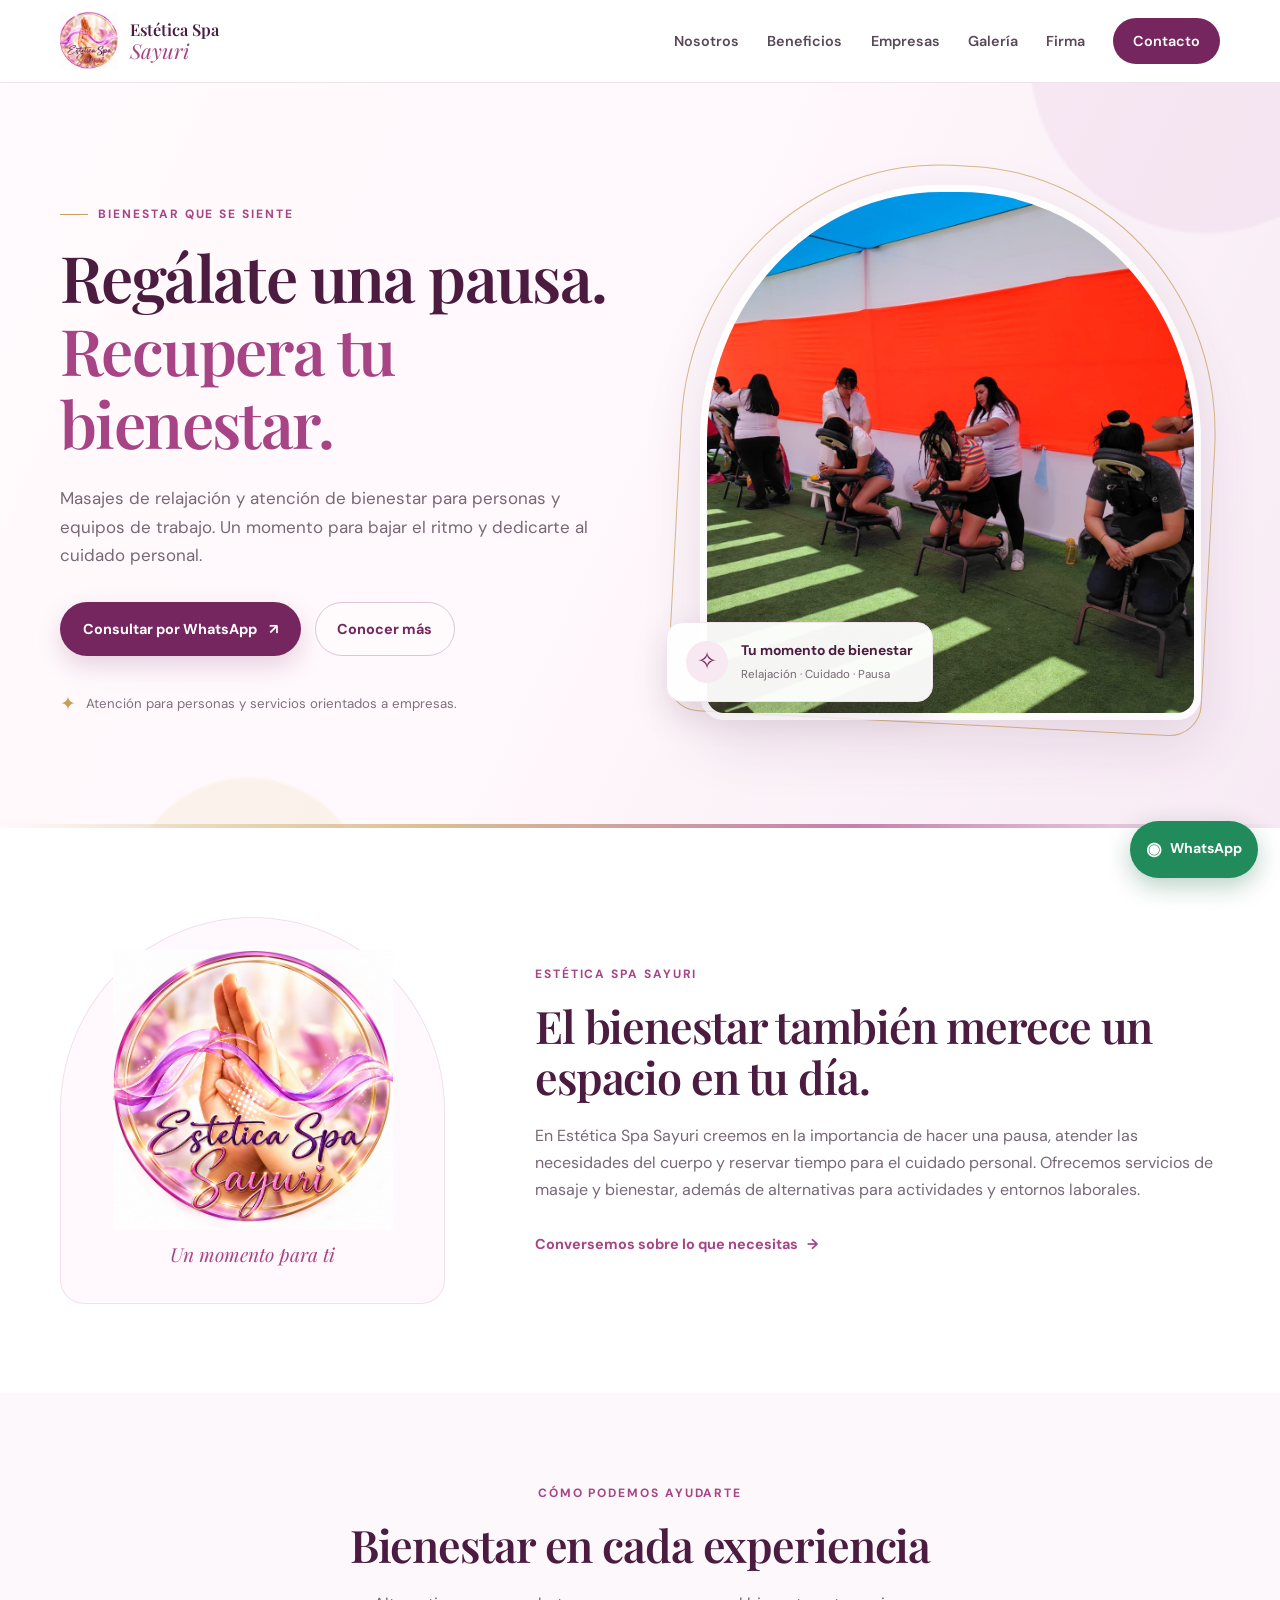
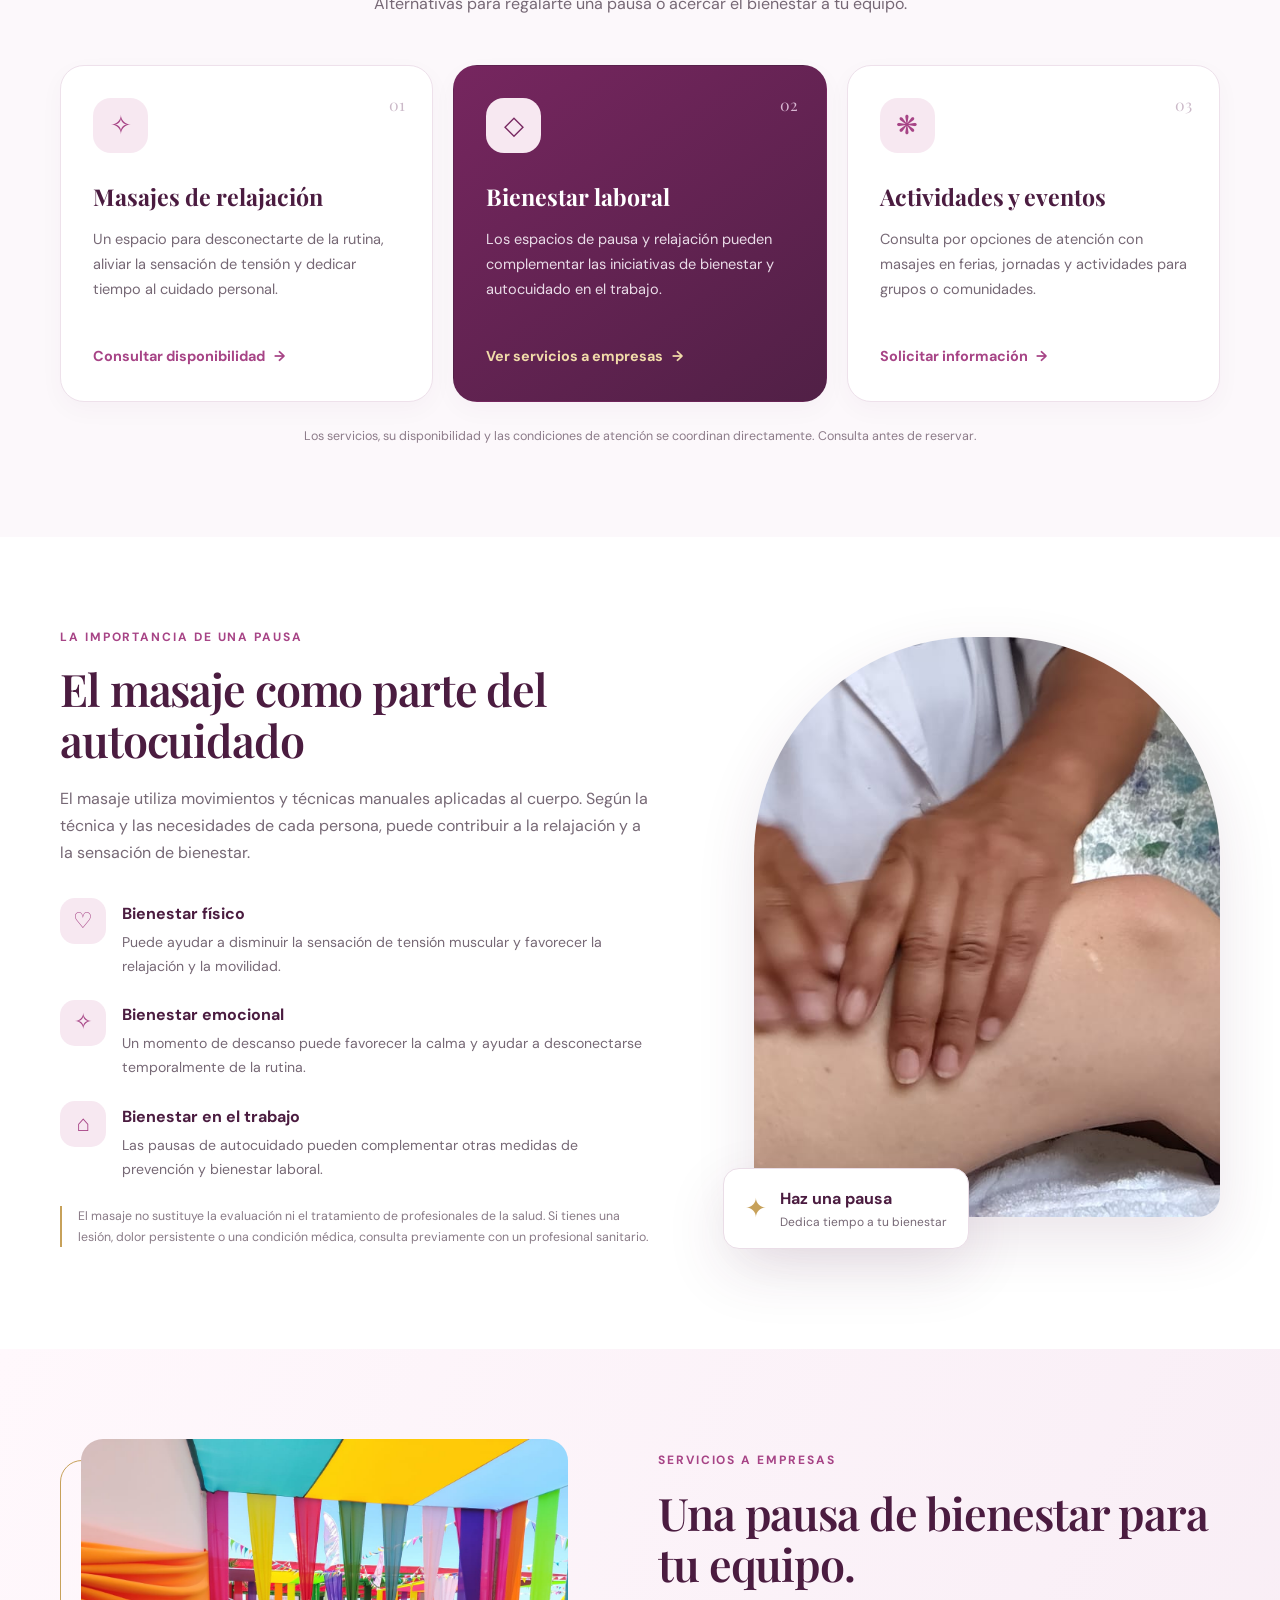
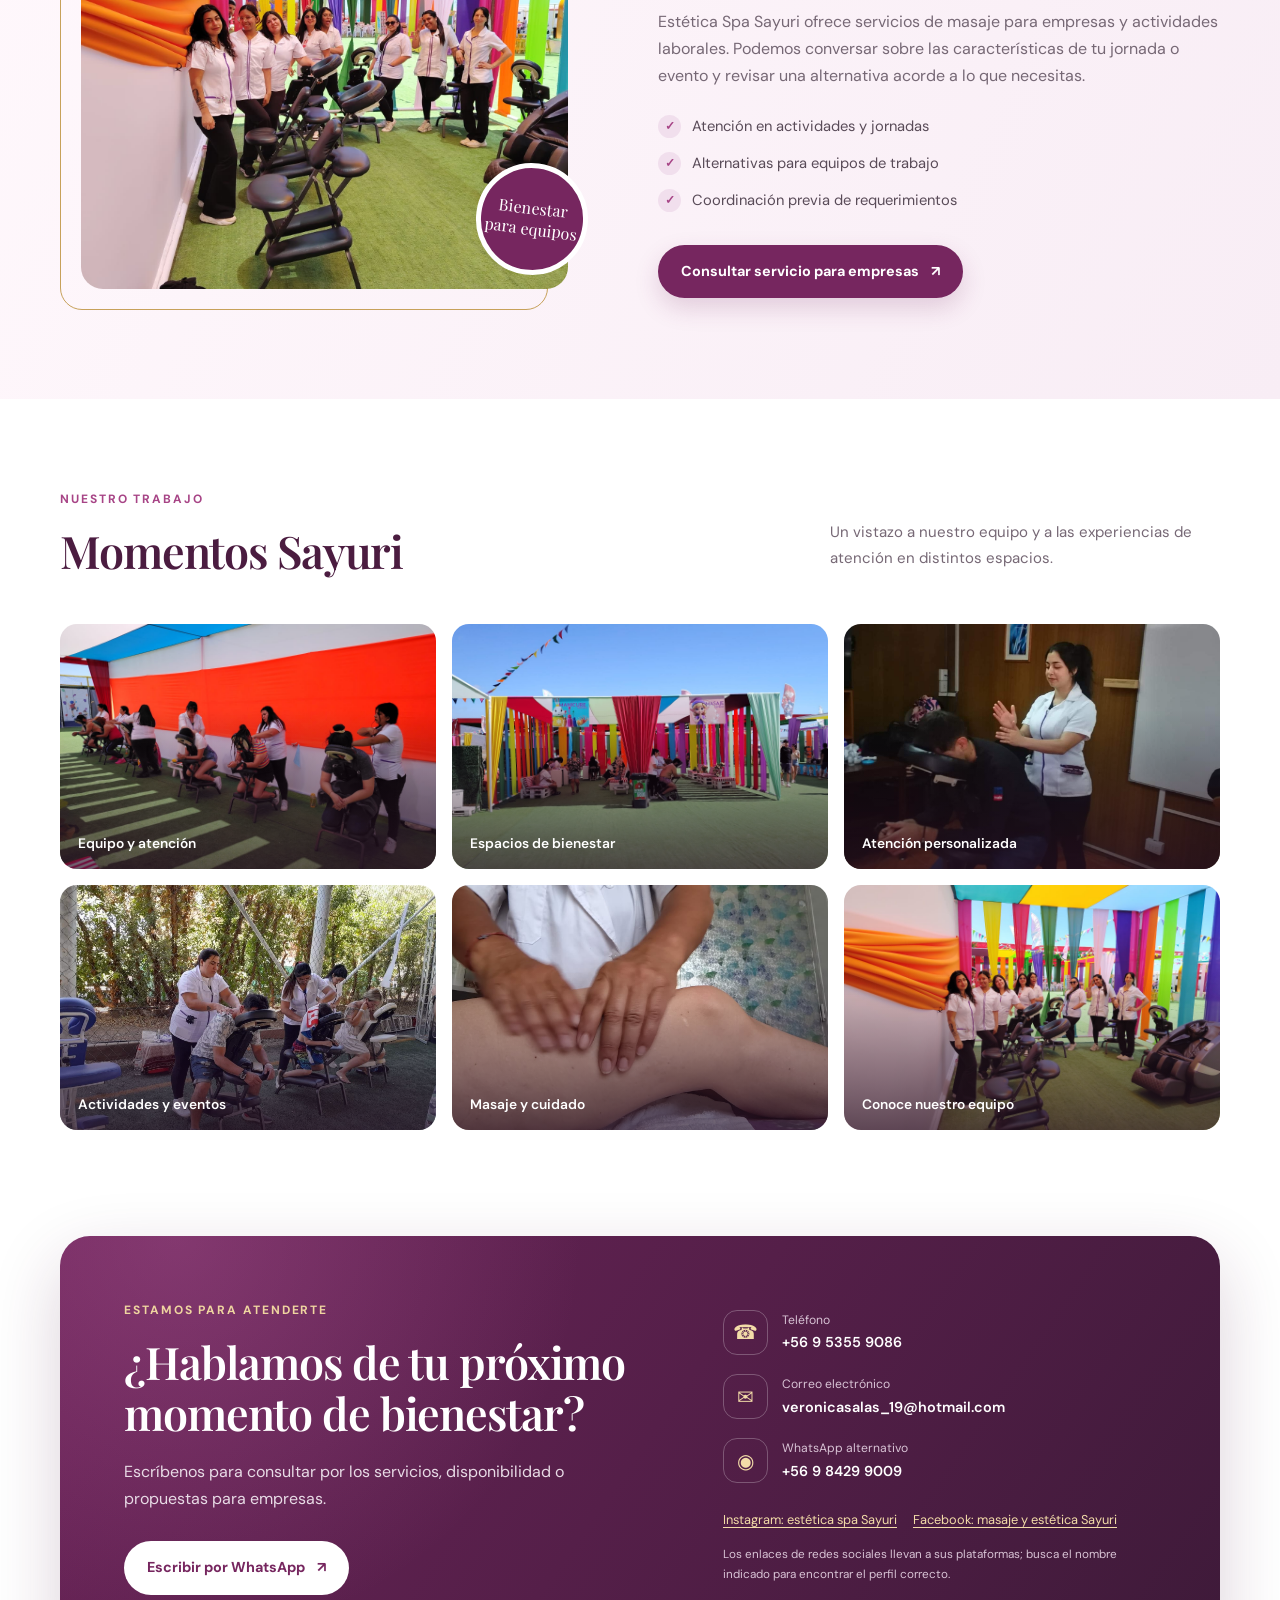
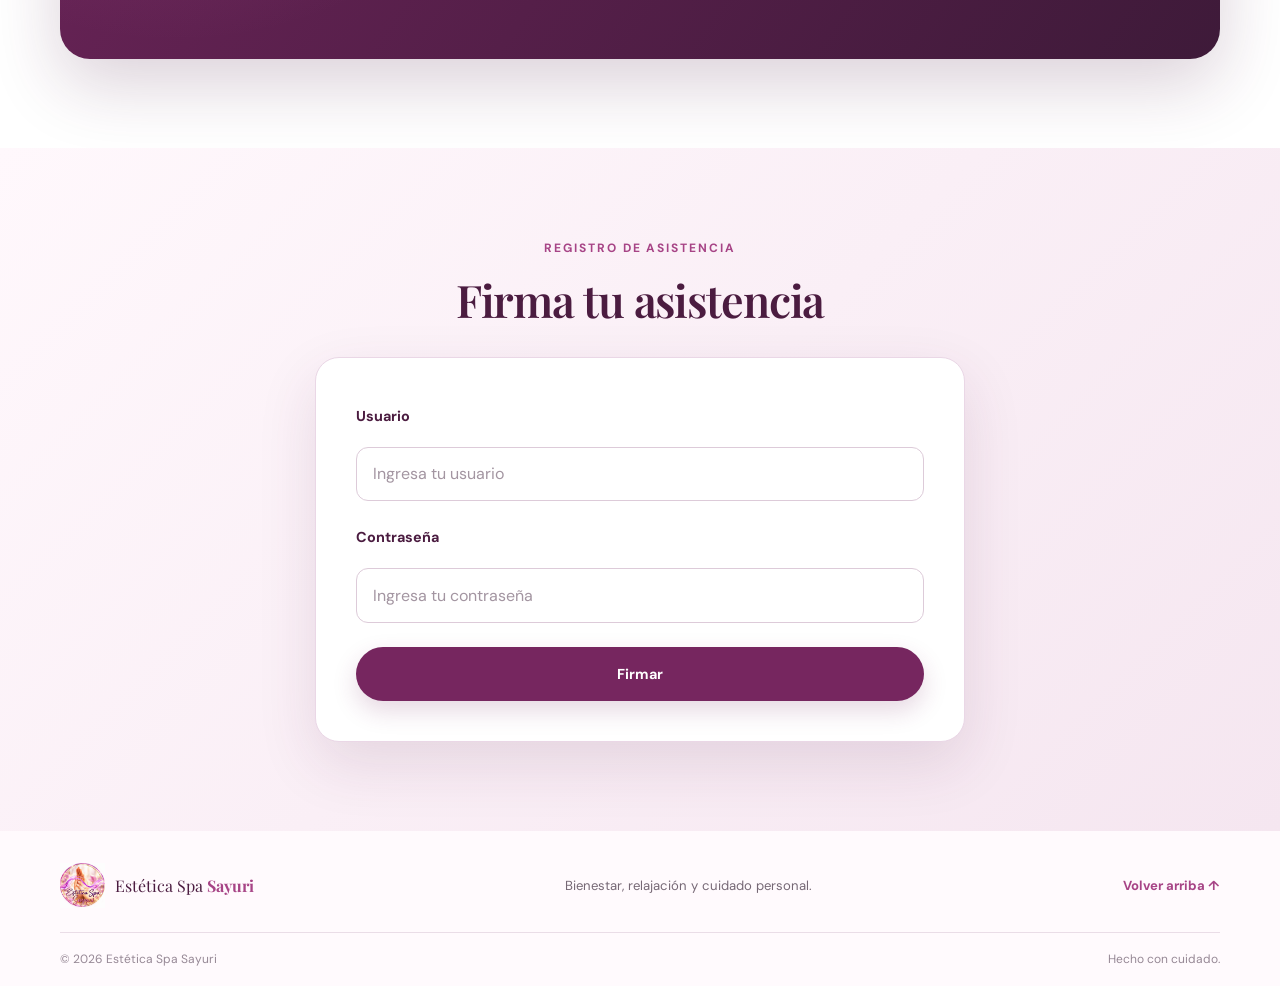
==== index.html @ f883303d "Sitio web 1.0v Primer diseño de la web" ====
<!doctype html>
<html lang="es">
<head>
  <meta charset="utf-8">
  <meta name="viewport" content="width=device-width, initial-scale=1">
  <meta name="theme-color" content="#7c2865">
  <meta name="description" content="Estética Spa Sayuri ofrece servicios de masajes de relajación y bienestar para personas y empresas. Consulta por WhatsApp.">
  <title>Estética Spa Sayuri | Bienestar y masajes</title>
  <link rel="preconnect" href="https://fonts.googleapis.com">
  <link rel="preconnect" href="https://fonts.gstatic.com" crossorigin>
  <link href="https://fonts.googleapis.com/css2?family=DM+Sans:wght@400;500;600;700&family=Playfair+Display:wght@500;600;700&display=swap" rel="stylesheet">
  <link rel="stylesheet" href="css/styles.css">
  <script src="js/script.js" defer></script>
</head>
<body>
  <a class="skip-link" href="#contenido">Saltar al contenido</a>
  <header class="site-header">
    <div class="container nav-wrap">
      <a class="brand" href="#inicio" aria-label="Estética Spa Sayuri, inicio">
        <img src="assets/logo-sayuri.png" alt="Logo de Estética Spa Sayuri">
        <span><strong>Estética Spa</strong><em>Sayuri</em></span>
      </a>
      <button class="menu-toggle" type="button" aria-expanded="false" aria-controls="main-nav" aria-label="Abrir menú">
        <span></span><span></span><span></span>
      </button>
      <nav class="main-nav" id="main-nav" aria-label="Navegación principal">
        <a href="#nosotros">Nosotros</a>
        <a href="#beneficios">Beneficios</a>
        <a href="#empresas">Empresas</a>
        <a href="#galeria">Galería</a>
        <a href="#firma">Firma</a>
        <a class="nav-cta" href="#contacto">Contacto</a>
      </nav>
    </div>
  </header>

  <main id="contenido">
    <section class="hero" id="inicio">
      <div class="hero-glow hero-glow-one"></div><div class="hero-glow hero-glow-two"></div>
      <div class="container hero-grid">
        <div class="hero-copy">
          <p class="eyebrow"><span></span> Bienestar que se siente</p>
          <h1>Regálate una pausa.<br><span>Recupera tu bienestar.</span></h1>
          <p class="hero-lead">Masajes de relajación y atención de bienestar para personas y equipos de trabajo. Un momento para bajar el ritmo y dedicarte al cuidado personal.</p>
          <div class="hero-actions">
            <a class="button button-primary" href="https://wa.me/56984299009?text=Hola%2C%20quisiera%20consultar%20por%20los%20servicios%20de%20Est%C3%A9tica%20Spa%20Sayuri." target="_blank" rel="noopener noreferrer">Consultar por WhatsApp <span aria-hidden="true">↗</span></a>
            <a class="button button-secondary" href="#servicios">Conocer más</a>
          </div>
          <div class="hero-note"><span class="note-icon" aria-hidden="true">✦</span><span>Atención para personas y servicios orientados a empresas.</span></div>
        </div>
        <div class="hero-visual">
          <div class="hero-image-frame">
            <img src="assets/galeria/foto-2-masajes-evento.png" alt="Espacio de atención de masajes en una actividad de bienestar" fetchpriority="high">
          </div>
          <div class="floating-card"><span class="floating-star" aria-hidden="true">✧</span><div><strong>Tu momento de bienestar</strong><small>Relajación · Cuidado · Pausa</small></div></div>
          <div class="hero-orbit" aria-hidden="true"></div>
        </div>
      </div>
      <div class="hero-bottom-line"></div>
    </section>

    <section class="intro section-pad" id="nosotros">
      <div class="container intro-grid">
        <div class="intro-mark">
          <img src="assets/logo-sayuri.png" alt="Emblema de Estética Spa Sayuri">
          <span>Un momento para ti</span>
        </div>
        <div class="intro-copy">
          <p class="eyebrow">Estética Spa Sayuri</p>
          <h2>El bienestar también merece un espacio en tu día.</h2>
          <p>En Estética Spa Sayuri creemos en la importancia de hacer una pausa, atender las necesidades del cuerpo y reservar tiempo para el cuidado personal. Ofrecemos servicios de masaje y bienestar, además de alternativas para actividades y entornos laborales.</p>
          <a class="text-link" href="#contacto">Conversemos sobre lo que necesitas <span aria-hidden="true">→</span></a>
        </div>
      </div>
    </section>

    <section class="services section-pad" id="servicios">
      <div class="container">
        <div class="section-heading centered">
          <p class="eyebrow">Cómo podemos ayudarte</p>
          <h2>Bienestar en cada experiencia</h2>
          <p>Alternativas para regalarte una pausa o acercar el bienestar a tu equipo.</p>
        </div>
        <div class="service-grid">
          <article class="service-card">
            <div class="service-number">01</div><div class="service-icon" aria-hidden="true">✧</div>
            <h3>Masajes de relajación</h3>
            <p>Un espacio para desconectarte de la rutina, aliviar la sensación de tensión y dedicar tiempo al cuidado personal.</p>
            <a href="#contacto" class="text-link">Consultar disponibilidad <span aria-hidden="true">→</span></a>
          </article>
          <article class="service-card service-card-featured">
            <div class="service-number">02</div><div class="service-icon" aria-hidden="true">◇</div>
            <h3>Bienestar laboral</h3>
            <p>Los espacios de pausa y relajación pueden complementar las iniciativas de bienestar y autocuidado en el trabajo.</p>
            <a href="#empresas" class="text-link">Ver servicios a empresas <span aria-hidden="true">→</span></a>
          </article>
          <article class="service-card">
            <div class="service-number">03</div><div class="service-icon" aria-hidden="true">❋</div>
            <h3>Actividades y eventos</h3>
            <p>Consulta por opciones de atención con masajes en ferias, jornadas y actividades para grupos o comunidades.</p>
            <a href="#contacto" class="text-link">Solicitar información <span aria-hidden="true">→</span></a>
          </article>
        </div>
        <p class="small-note">Los servicios, su disponibilidad y las condiciones de atención se coordinan directamente. Consulta antes de reservar.</p>
      </div>
    </section>

    <section class="benefits section-pad" id="beneficios">
      <div class="container benefits-grid">
        <div class="benefits-copy">
          <p class="eyebrow">La importancia de una pausa</p>
          <h2>El masaje como parte del autocuidado</h2>
          <p>El masaje utiliza movimientos y técnicas manuales aplicadas al cuerpo. Según la técnica y las necesidades de cada persona, puede contribuir a la relajación y a la sensación de bienestar.</p>
          <div class="benefit-list">
            <article class="benefit-item"><span class="benefit-symbol" aria-hidden="true">♡</span><div><h3>Bienestar físico</h3><p>Puede ayudar a disminuir la sensación de tensión muscular y favorecer la relajación y la movilidad.</p></div></article>
            <article class="benefit-item"><span class="benefit-symbol" aria-hidden="true">✧</span><div><h3>Bienestar emocional</h3><p>Un momento de descanso puede favorecer la calma y ayudar a desconectarse temporalmente de la rutina.</p></div></article>
            <article class="benefit-item"><span class="benefit-symbol" aria-hidden="true">⌂</span><div><h3>Bienestar en el trabajo</h3><p>Las pausas de autocuidado pueden complementar otras medidas de prevención y bienestar laboral.</p></div></article>
          </div>
          <p class="disclaimer">El masaje no sustituye la evaluación ni el tratamiento de profesionales de la salud. Si tienes una lesión, dolor persistente o una condición médica, consulta previamente con un profesional sanitario.</p>
        </div>
        <div class="benefits-image">
          <img src="assets/galeria/foto-6-masaje.png" alt="Detalle de una sesión de masaje" loading="lazy">
          <div class="image-caption"><span>✦</span><div><strong>Haz una pausa</strong><small>Dedica tiempo a tu bienestar</small></div></div>
        </div>
      </div>
    </section>

    <section class="corporate section-pad" id="empresas">
      <div class="container corporate-grid">
        <div class="corporate-image">
          <img src="assets/galeria/foto-1-equipo.png" alt="Equipo de profesionales de masajes durante una actividad" loading="lazy">
          <div class="corporate-stamp">Bienestar<br>para equipos</div>
        </div>
        <div class="corporate-copy">
          <p class="eyebrow">Servicios a empresas</p>
          <h2>Una pausa de bienestar para tu equipo.</h2>
          <p>Estética Spa Sayuri ofrece servicios de masaje para empresas y actividades laborales. Podemos conversar sobre las características de tu jornada o evento y revisar una alternativa acorde a lo que necesitas.</p>
          <ul class="check-list">
            <li><span aria-hidden="true">✓</span> Atención en actividades y jornadas</li>
            <li><span aria-hidden="true">✓</span> Alternativas para equipos de trabajo</li>
            <li><span aria-hidden="true">✓</span> Coordinación previa de requerimientos</li>
          </ul>
          <a class="button button-primary" href="https://wa.me/56953559086?text=Hola%2C%20quisiera%20consultar%20por%20los%20servicios%20de%20masajes%20para%20empresas%20de%20Est%C3%A9tica%20Spa%20Sayuri." target="_blank" rel="noopener noreferrer">Consultar servicio para empresas <span aria-hidden="true">↗</span></a>
        </div>
      </div>
    </section>

    <section class="gallery section-pad" id="galeria">
      <div class="container">
        <div class="section-heading gallery-heading">
          <div><p class="eyebrow">Nuestro trabajo</p><h2>Momentos Sayuri</h2></div>
          <p>Un vistazo a nuestro equipo y a las experiencias de atención en distintos espacios.</p>
        </div>
        <div class="gallery-grid">
          <figure class="gallery-item gallery-large"><img src="assets/galeria/foto-2-masajes-evento.png" alt="Equipo de masajistas en un espacio de atención" loading="lazy"><figcaption>Equipo y atención</figcaption></figure>
          <figure class="gallery-item"><img src="assets/galeria/foto-3-feria.png" alt="Espacio de feria con módulos de atención" loading="lazy"><figcaption>Espacios de bienestar</figcaption></figure>
          <figure class="gallery-item"><img src="assets/galeria/foto-4-atencion.png" alt="Profesional realizando una sesión de masaje en silla" loading="lazy"><figcaption>Atención personalizada</figcaption></figure>
          <figure class="gallery-item"><img src="assets/galeria/foto-5-masajes-exterior.png" alt="Sesiones de masaje durante una actividad al aire libre" loading="lazy"><figcaption>Actividades y eventos</figcaption></figure>
          <figure class="gallery-item"><img src="assets/galeria/foto-6-masaje.png" alt="Detalle de técnicas manuales de masaje" loading="lazy"><figcaption>Masaje y cuidado</figcaption></figure>
          <figure class="gallery-item"><img src="assets/galeria/foto-1-equipo.png" alt="Equipo de Estética Spa Sayuri" loading="lazy"><figcaption>Conoce nuestro equipo</figcaption></figure>
        </div>
      </div>
    </section>

    <section class="contact section-pad" id="contacto">
      <div class="container contact-panel">
        <div class="contact-copy">
          <p class="eyebrow">Estamos para atenderte</p>
          <h2>¿Hablamos de tu próximo momento de bienestar?</h2>
          <p>Escríbenos para consultar por los servicios, disponibilidad o propuestas para empresas.</p>
          <a class="button button-light" href="https://wa.me/56984299009?text=Hola%2C%20quisiera%20recibir%20informaci%C3%B3n%20de%20Est%C3%A9tica%20Spa%20Sayuri." target="_blank" rel="noopener noreferrer">Escribir por WhatsApp <span aria-hidden="true">↗</span></a>
        </div>
        <div class="contact-details">
          <a class="contact-row" href="tel:+56953559086"><span class="contact-icon" aria-hidden="true">☎</span><span><small>Teléfono</small><strong>+56 9 5355 9086</strong></span></a>
          <a class="contact-row" href="mailto:veronicasalas_19@hotmail.com"><span class="contact-icon" aria-hidden="true">✉</span><span><small>Correo electrónico</small><strong>veronicasalas_19@hotmail.com</strong></span></a>
          <a class="contact-row" href="https://wa.me/56984299009" target="_blank" rel="noopener noreferrer"><span class="contact-icon" aria-hidden="true">◉</span><span><small>WhatsApp alternativo</small><strong>+56 9 8429 9009</strong></span></a>
          <div class="social-links">
            <a href="https://www.instagram.com/" target="_blank" rel="noopener noreferrer" aria-label="Buscar Estética Spa Sayuri en Instagram">Instagram: estética spa Sayuri</a>
            <a href="https://www.facebook.com/" target="_blank" rel="noopener noreferrer" aria-label="Buscar Masaje y Estética Sayuri en Facebook">Facebook: masaje y estética Sayuri</a>
          </div>
          <p class="social-note">Los enlaces de redes sociales llevan a sus plataformas; busca el nombre indicado para encontrar el perfil correcto.</p>
        </div>
      </div>
    </section>

    <section class="attendance section-pad" id="firma">
      <div class="container attendance-wrap">
        <div class="section-heading centered">
          <p class="eyebrow">Registro de asistencia</p>
          <h2>Firma tu asistencia</h2>
        </div>
        <form class="attendance-form" id="attendance-form" autocomplete="on">
          <label for="attendance-user">Usuario</label>
          <input id="attendance-user" name="username" type="text" placeholder="Ingresa tu usuario" autocomplete="username" required>
          <label for="attendance-password">Contraseña</label>
          <input id="attendance-password" name="password" type="password" placeholder="Ingresa tu contraseña" autocomplete="current-password" required>
          <button class="button button-primary attendance-submit" type="submit">Firmar</button>
          <p class="attendance-notice" id="attendance-notice" role="status" aria-live="polite"></p>
        </form>
      </div>
    </section>
  </main>

  <footer class="site-footer">
    <div class="container footer-inner">
      <a class="footer-brand" href="#inicio"><img src="assets/logo-sayuri.png" alt="" loading="lazy"><span>Estética Spa <strong>Sayuri</strong></span></a>
      <p>Bienestar, relajación y cuidado personal.</p>
      <a href="#inicio" class="back-top">Volver arriba ↑</a>
    </div>
    <div class="container copyright"><span>© <span id="year"></span> Estética Spa Sayuri</span><span>Hecho con cuidado.</span></div>
  </footer>

  <a class="floating-whatsapp" href="https://wa.me/56984299009?text=Hola%2C%20quisiera%20consultar%20por%20Est%C3%A9tica%20Spa%20Sayuri." target="_blank" rel="noopener noreferrer" aria-label="Contactar por WhatsApp"><span aria-hidden="true">◉</span><span class="whatsapp-label">WhatsApp</span></a>
</body>
</html>
---- css/styles.css ----
/* Estética Spa Sayuri — estilos responsivos */
:root {
  --plum: #76265f;
  --plum-dark: #4b1c40;
  --berry: #a74486;
  --pink: #f7e8f1;
  --blush: #fff8fc;
  --gold: #c7a15a;
  --gold-light: #e7d2a0;
  --ink: #30242f;
  --muted: #766875;
  --white: #fff;
  --line: #eadde7;
  --shadow: 0 22px 60px rgba(83, 34, 72, .12);
  --radius: 24px;
  --serif: "Playfair Display", Georgia, serif;
  --sans: "DM Sans", Arial, sans-serif;
}
* { box-sizing: border-box; }
html { scroll-behavior: smooth; scroll-padding-top: 90px; }
body { margin: 0; font-family: var(--sans); color: var(--ink); line-height: 1.7; background: #fff; }
img { display: block; max-width: 100%; }
a { color: inherit; }
button, input, textarea { font: inherit; }
a:focus-visible, button:focus-visible { outline: 3px solid var(--gold); outline-offset: 4px; }
.container { width: min(1160px, calc(100% - 48px)); margin-inline: auto; }
.skip-link { position: absolute; left: 1rem; top: -100px; z-index: 1000; padding: .7rem 1rem; background: #fff; color: var(--plum); }
.skip-link:focus { top: 1rem; }
.site-header { position: sticky; top: 0; z-index: 100; background: rgba(255,255,255,.94); backdrop-filter: blur(14px); border-bottom: 1px solid rgba(234,221,231,.8); }
.nav-wrap { min-height: 82px; display: flex; align-items: center; justify-content: space-between; gap: 2rem; }
.brand { display: inline-flex; align-items: center; gap: .75rem; text-decoration: none; flex-shrink: 0; }
.brand img { width: 58px; height: 58px; object-fit: contain; }
.brand span { display: flex; flex-direction: column; line-height: 1.15; }
.brand strong { color: var(--plum-dark); font-family: var(--serif); font-size: 1.02rem; font-weight: 600; }
.brand em { color: var(--berry); font-family: var(--serif); font-size: 1.28rem; }
.main-nav { display: flex; align-items: center; gap: clamp(1rem, 2.2vw, 2rem); }
.main-nav a { font-size: .9rem; font-weight: 600; color: #584858; text-decoration: none; transition: color .2s; }
.main-nav a:hover { color: var(--berry); }
.main-nav .nav-cta { padding: .7rem 1.25rem; border-radius: 999px; background: var(--plum); color: #fff; }
.menu-toggle { display: none; border: 0; background: transparent; width: 44px; height: 44px; padding: 10px; cursor: pointer; }
.menu-toggle span { display: block; height: 2px; margin: 5px 0; background: var(--plum); border-radius: 2px; }
.hero { position: relative; overflow: hidden; padding: clamp(4rem, 8vw, 7.5rem) 0 5.5rem; background: linear-gradient(115deg, #fffafd 0%, #fff8fc 47%, #f7eaf4 100%); }
.hero-grid { position: relative; z-index: 1; display: grid; grid-template-columns: 1.04fr .96fr; align-items: center; gap: clamp(2rem, 6vw, 5.5rem); }
.eyebrow { display: flex; align-items: center; gap: .65rem; margin: 0 0 1rem; color: var(--berry); font-size: .75rem; font-weight: 700; letter-spacing: .16em; text-transform: uppercase; }
.eyebrow > span { display: inline-block; width: 28px; height: 1px; background: var(--gold); }
h1, h2, h3, p { margin-top: 0; }
h1, h2 { font-family: var(--serif); font-weight: 600; line-height: 1.14; letter-spacing: -.025em; }
h1 { max-width: 700px; margin-bottom: 1.5rem; font-size: clamp(2.8rem, 5vw, 4.7rem); color: var(--plum-dark); }
h1 span { color: var(--berry); }
.hero-lead { max-width: 570px; margin-bottom: 2rem; color: var(--muted); font-size: 1.06rem; }
.hero-actions { display: flex; flex-wrap: wrap; align-items: center; gap: .85rem; }
.button { display: inline-flex; justify-content: center; align-items: center; gap: .8rem; min-height: 52px; padding: .85rem 1.35rem; border: 1px solid transparent; border-radius: 999px; text-decoration: none; font-weight: 700; font-size: .9rem; transition: transform .2s, box-shadow .2s, background .2s; }
.button:hover { transform: translateY(-2px); }
.button-primary { color: #fff; background: var(--plum); box-shadow: 0 10px 24px rgba(118,38,95,.18); }
.button-primary:hover { background: var(--plum-dark); box-shadow: 0 14px 30px rgba(118,38,95,.23); }
.button-secondary { border-color: #dcc6d7; color: var(--plum); background: rgba(255,255,255,.55); }
.hero-note { display: flex; align-items: center; gap: .65rem; margin-top: 2rem; color: #806f7f; font-size: .83rem; }
.note-icon { color: var(--gold); font-size: 1.2rem; }
.hero-visual { position: relative; min-width: 0; padding: 0 1.2rem 1.2rem 0; }
.hero-image-frame { position: relative; z-index: 1; overflow: hidden; height: clamp(360px, 43vw, 535px); border-radius: 48% 48% 24px 24px; box-shadow: var(--shadow); border: 7px solid rgba(255,255,255,.8); }
.hero-image-frame img { width: 100%; height: 100%; object-fit: cover; object-position: center; }
.hero-orbit { position: absolute; inset: -20px 5px 15px -20px; border: 1px solid rgba(199,161,90,.7); border-radius: 48% 48% 32px 32px; transform: rotate(3deg); }
.floating-card { position: absolute; z-index: 2; bottom: 38px; left: -34px; display: flex; align-items: center; gap: .8rem; padding: 1rem 1.2rem; background: rgba(255,255,255,.95); border: 1px solid #f2e3ee; border-radius: 16px; box-shadow: 0 12px 35px rgba(75,28,64,.13); }
.floating-star { display: grid; place-items: center; width: 42px; height: 42px; border-radius: 50%; color: var(--plum); background: var(--pink); font-size: 1.5rem; }
.floating-card strong, .floating-card small { display: block; }
.floating-card strong { font-size: .87rem; color: var(--plum-dark); }
.floating-card small { margin-top: .15rem; font-size: .72rem; color: var(--muted); }
.hero-glow { position: absolute; border-radius: 50%; filter: blur(1px); pointer-events: none; }
.hero-glow-one { width: 350px; height: 350px; top: -200px; right: -100px; background: rgba(226,183,220,.2); }
.hero-glow-two { width: 240px; height: 240px; bottom: -190px; left: 10%; background: rgba(231,210,160,.18); }
.hero-bottom-line { position: absolute; bottom: 0; left: 0; right: 0; height: 4px; background: linear-gradient(90deg, transparent, var(--gold), var(--berry), transparent); opacity: .65; }
.section-pad { padding: clamp(4rem, 7vw, 6.5rem) 0; }
.intro-grid { display: grid; grid-template-columns: .72fr 1.28fr; gap: clamp(2rem, 7vw, 7rem); align-items: center; }
.intro-mark { display: flex; flex-direction: column; align-items: center; justify-content: center; padding: 2rem; border-radius: 50% 50% 24px 24px; background: var(--blush); border: 1px solid #f1e0ec; }
.intro-mark img { width: min(100%, 280px); }
.intro-mark span { margin-top: .5rem; color: var(--berry); font-family: var(--serif); font-style: italic; font-size: 1.2rem; }
h2 { margin-bottom: 1.2rem; color: var(--plum-dark); font-size: clamp(2.1rem, 3.5vw, 3.2rem); }
.intro-copy > p:not(.eyebrow), .corporate-copy > p:not(.eyebrow) { max-width: 680px; color: var(--muted); }
.text-link { display: inline-flex; align-items: center; gap: .55rem; margin-top: .8rem; color: var(--berry); text-decoration: none; font-size: .9rem; font-weight: 700; }
.text-link span { transition: transform .2s; }
.text-link:hover span { transform: translateX(4px); }
.services { background: #fcf8fb; }
.section-heading { max-width: 720px; margin-bottom: 3rem; }
.section-heading.centered { margin-inline: auto; text-align: center; }
.section-heading.centered .eyebrow { justify-content: center; }
.section-heading > p:last-child { color: var(--muted); }
.service-grid { display: grid; grid-template-columns: repeat(3, 1fr); gap: 1.25rem; }
.service-card { position: relative; min-height: 315px; padding: 2rem; border: 1px solid #eee1eb; border-radius: var(--radius); background: #fff; box-shadow: 0 8px 25px rgba(83,34,72,.035); transition: transform .25s, box-shadow .25s; }
.service-card:hover { transform: translateY(-5px); box-shadow: var(--shadow); }
.service-card-featured { background: linear-gradient(145deg, #76265f, #512046); border-color: transparent; }
.service-number { position: absolute; top: 1.6rem; right: 1.7rem; color: #cbb9c8; font-family: var(--serif); font-size: 1rem; }
.service-card-featured .service-number { color: #d8b6d2; }
.service-icon { display: grid; place-items: center; width: 55px; height: 55px; margin-bottom: 1.5rem; border-radius: 18px; color: var(--berry); background: var(--pink); font-size: 1.6rem; }
.service-card-featured .service-icon { color: var(--plum); background: #f7e8f1; }
.service-card h3 { margin-bottom: .75rem; color: var(--plum-dark); font-family: var(--serif); font-size: 1.45rem; }
.service-card p { min-height: 92px; margin-bottom: .7rem; color: var(--muted); font-size: .91rem; }
.service-card-featured h3, .service-card-featured p { color: #fff; }
.service-card-featured p { color: #eadce8; }
.service-card-featured .text-link { color: #f1dba9; }
.small-note { margin: 1.5rem 0 0; color: #8c7b89; font-size: .78rem; text-align: center; }
.benefits-grid { display: grid; grid-template-columns: 1.1fr .9fr; align-items: center; gap: clamp(2.5rem, 7vw, 6.5rem); }
.benefits-copy > p:not(.eyebrow) { color: var(--muted); }
.benefit-list { display: grid; gap: 1.3rem; margin: 2rem 0 1.5rem; }
.benefit-item { display: flex; gap: 1rem; align-items: flex-start; }
.benefit-symbol { display: grid; place-items: center; flex: 0 0 46px; width: 46px; height: 46px; border-radius: 15px; color: var(--berry); background: var(--pink); font-size: 1.4rem; }
.benefit-item h3 { margin: .1rem 0 .25rem; color: var(--plum-dark); font-size: 1rem; }
.benefit-item p { margin: 0; color: var(--muted); font-size: .88rem; }
.disclaimer { padding-left: 1rem; border-left: 2px solid var(--gold); color: #897b87 !important; font-size: .77rem; }
.benefits-image { position: relative; padding: 0 0 2rem 1rem; }
.benefits-image > img { width: 100%; height: 580px; object-fit: cover; border-radius: 220px 220px 22px 22px; box-shadow: var(--shadow); }
.image-caption { position: absolute; bottom: 0; left: -15px; display: flex; align-items: center; gap: .8rem; padding: 1rem 1.3rem; background: white; border: 1px solid var(--line); border-radius: 16px; box-shadow: var(--shadow); }
.image-caption > span { color: var(--gold); font-size: 1.6rem; }
.image-caption strong, .image-caption small { display: block; }
.image-caption strong { color: var(--plum-dark); }
.image-caption small { color: var(--muted); font-size: .75rem; }
.corporate { background: linear-gradient(115deg, #fff8fc, #f8edf5); }
.corporate-grid { display: grid; grid-template-columns: .95fr 1.05fr; align-items: center; gap: clamp(2.5rem, 7vw, 6rem); }
.corporate-image { position: relative; padding: 0 0 1.3rem 1.3rem; }
.corporate-image::before { content: ""; position: absolute; inset: 1.3rem 1.3rem 0 0; border: 1px solid var(--gold); border-radius: 22px; }
.corporate-image > img { position: relative; width: 100%; height: 450px; object-fit: cover; border-radius: 22px; }
.corporate-stamp { position: absolute; right: -20px; bottom: 35px; display: grid; place-items: center; width: 112px; height: 112px; border-radius: 50%; border: 5px solid white; background: var(--plum); color: #fff; text-align: center; font-family: var(--serif); font-size: 1rem; line-height: 1.3; transform: rotate(7deg); }
.check-list { display: grid; gap: .75rem; padding: 0; margin: 1.5rem 0 2rem; list-style: none; color: #594b58; font-size: .92rem; }
.check-list li { display: flex; gap: .7rem; align-items: center; }
.check-list li span { display: grid; place-items: center; width: 23px; height: 23px; flex-shrink: 0; border-radius: 50%; background: #f1dfed; color: var(--berry); font-weight: 700; font-size: .75rem; }
.gallery-heading { display: flex; justify-content: space-between; align-items: end; gap: 2rem; max-width: none; }
.gallery-heading h2 { margin-bottom: 0; }
.gallery-heading > p { max-width: 390px; margin-bottom: .3rem; color: var(--muted); font-size: .94rem; }
.gallery-grid { display: grid; grid-template-columns: repeat(3, 1fr); grid-auto-rows: 245px; gap: 1rem; }
.gallery-item { position: relative; overflow: hidden; margin: 0; border-radius: 17px; background: var(--pink); }
.gallery-item::after { content: ""; position: absolute; inset: 35% 0 0; background: linear-gradient(transparent, rgba(40,17,36,.68)); pointer-events: none; }
.gallery-item img { width: 100%; height: 100%; object-fit: cover; transition: transform .5s; }
.gallery-item:hover img { transform: scale(1.05); }
.gallery-item figcaption { position: absolute; z-index: 1; left: 1.1rem; bottom: .9rem; color: #fff; font-size: .86rem; font-weight: 600; }
.gallery-large { grid-row: span 1; }
.contact { padding-top: 1rem; }
.contact-panel { display: grid; grid-template-columns: 1fr .85fr; gap: clamp(2rem, 7vw, 6rem); padding: clamp(2rem, 5vw, 4.5rem); border-radius: 30px; color: white; background: radial-gradient(circle at 10% 0%, rgba(194,105,169,.3), transparent 36%), linear-gradient(125deg, #6c2459, #3e1a39); box-shadow: 0 25px 70px rgba(76,27,64,.2); }
.contact-copy .eyebrow { color: #efd5a0; }
.contact-copy h2 { color: #fff; }
.contact-copy > p:not(.eyebrow) { max-width: 470px; color: #e8dbe6; }
.button-light { margin-top: .8rem; background: #fff; color: var(--plum); }
.button-light:hover { background: #fff4fb; }
.contact-details { display: flex; flex-direction: column; justify-content: center; gap: 1.2rem; }
.contact-row { display: flex; align-items: center; gap: .9rem; text-decoration: none; overflow-wrap: anywhere; }
.contact-icon { display: grid; place-items: center; flex: 0 0 45px; width: 45px; height: 45px; border: 1px solid rgba(255,255,255,.25); border-radius: 14px; color: #f3dca8; font-size: 1.25rem; }
.contact-row small, .contact-row strong { display: block; }
.contact-row small { color: #d8c3d5; font-size: .76rem; }
.contact-row strong { color: #fff; font-size: .9rem; font-weight: 600; }
.social-links { display: flex; flex-wrap: wrap; gap: .6rem 1rem; margin-top: .4rem; }
.social-links a { color: #f3dca8; font-size: .8rem; text-underline-offset: 3px; }
.social-note { margin: -.3rem 0 0; color: #d8c3d5; font-size: .73rem; }
.site-footer { padding: 2rem 0 1rem; background: #fffafd; }
.footer-inner { display: flex; align-items: center; justify-content: space-between; gap: 1rem; padding-bottom: 1.5rem; }
.footer-brand { display: inline-flex; align-items: center; gap: .6rem; text-decoration: none; color: var(--plum-dark); font-family: var(--serif); }
.footer-brand img { width: 45px; height: 45px; object-fit: contain; }
.footer-brand strong { color: var(--berry); }
.footer-inner > p { margin: 0; color: var(--muted); font-size: .82rem; }
.back-top { color: var(--berry); font-size: .82rem; font-weight: 700; text-decoration: none; }
.copyright { display: flex; justify-content: space-between; gap: 1rem; padding-top: 1rem; border-top: 1px solid var(--line); color: #968895; font-size: .75rem; }
.floating-whatsapp { position: fixed; z-index: 90; right: 22px; bottom: 22px; display: flex; align-items: center; gap: .5rem; padding: .85rem 1rem; border-radius: 999px; background: #218b5b; color: #fff; text-decoration: none; font-size: .88rem; font-weight: 700; box-shadow: 0 8px 25px rgba(22,100,64,.3); transition: transform .2s; }
.floating-whatsapp:hover { transform: translateY(-3px); }
.floating-whatsapp > span:first-child { font-size: 1.1rem; }
@media (min-width: 1400px) { .hero { padding-top: 8rem; padding-bottom: 7rem; } }
@media (max-width: 980px) {
  .container { width: min(100% - 36px, 760px); }
  .nav-wrap { min-height: 74px; }
  .menu-toggle { display: block; }
  .main-nav { position: absolute; top: 100%; left: 0; right: 0; display: none; flex-direction: column; align-items: stretch; gap: 0; padding: .5rem 22px 1.2rem; background: rgba(255,255,255,.98); border-bottom: 1px solid var(--line); box-shadow: 0 15px 20px rgba(75,28,64,.07); }
  .main-nav.is-open { display: flex; }
  .main-nav a { padding: .85rem .5rem; }
  .main-nav .nav-cta { margin-top: .4rem; text-align: center; }
  .hero-grid { grid-template-columns: 1fr  .8fr; gap: 2rem; }
  h1 { font-size: clamp(2.5rem, 5.5vw, 3.8rem); }
  .hero-image-frame { height: 430px; }
  .floating-card { left: -15px; }
  .service-card { padding: 1.5rem; }
  .benefits-grid, .corporate-grid { gap: 3rem; }
  .benefits-image > img { height: 490px; }
  .contact-panel { gap: 2.5rem; padding: 2.5rem; }
}
@media (max-width: 700px) {
  html { scroll-padding-top: 72px; }
  .container { width: calc(100% - 32px); }
  .brand img { width: 49px; height: 49px; }
  .brand strong { font-size: .92rem; }
  .brand em { font-size: 1.13rem; }
  .hero { padding: 3.7rem 0 4rem; }
  .hero-grid { grid-template-columns: 1fr; gap: 2.5rem; }
  h1 { font-size: clamp(2.6rem, 10vw, 3.65rem); }
  .hero-lead { font-size: 1rem; }
  .hero-visual { width: min(100% - 12px, 460px); margin-inline: auto; padding-right: .5rem; }
  .hero-image-frame { height: clamp(330px, 100vw, 470px); border-radius: 48% 48% 20px 20px; }
  .hero-orbit { inset: -12px 0 10px -10px; }
  .floating-card { bottom: 22px; left: -9px; padding: .8rem; }
  .floating-star { width: 35px; height: 35px; }
  .floating-card strong { font-size: .78rem; }
  .floating-card small { font-size: .66rem; }
  .section-pad { padding: 4rem 0; }
  .intro-grid, .benefits-grid, .corporate-grid { grid-template-columns: 1fr; gap: 2.5rem; }
  .intro-mark { width: min(75%, 290px); margin-inline: auto; padding: 1.2rem; }
  .intro-mark img { width: min(100%, 220px); }
  h2 { font-size: clamp(2rem, 8vw, 2.8rem); }
  .section-heading { margin-bottom: 2rem; }
  .service-grid { grid-template-columns: 1fr; gap: 1rem; }
  .service-card { min-height: auto; padding: 1.6rem; }
  .service-card p { min-height: auto; }
  .benefits-image { width: min(100% - 10px, 460px); margin-inline: auto; padding-left: .5rem; }
  .benefits-image > img { height: 440px; }
  .image-caption { left: -6px; }
  .corporate-image { width: min(100% - 10px, 480px); margin-inline: auto; }
  .corporate-image > img { height: 370px; }
  .corporate-stamp { right: -8px; width: 94px; height: 94px; font-size: .85rem; }
  .gallery-heading { display: block; }
  .gallery-heading > p { margin-top: 1rem; }
  .gallery-grid { grid-template-columns: repeat(2, minmax(0, 1fr)); grid-auto-rows: 190px; gap: .7rem; }
  .gallery-item { border-radius: 13px; }
  .gallery-item figcaption { left: .7rem; bottom: .6rem; font-size: .75rem; }
  .contact { padding-top: 0; }
  .contact-panel { grid-template-columns: 1fr; gap: 2rem; padding: 2rem 1.4rem; border-radius: 22px; }
  .contact-row strong { font-size: .83rem; }
  .footer-inner { align-items: flex-start; flex-wrap: wrap; }
  .footer-inner > p { order: 3; flex-basis: 100%; }
  .copyright { font-size: .7rem; }
  .floating-whatsapp { right: 13px; bottom: 13px; padding: .75rem .9rem; }
}
@media (max-width: 390px) {
  .hero-actions { align-items: stretch; flex-direction: column; }
  .hero-actions .button { width: 100%; }
  .gallery-grid { grid-auto-rows: 155px; }
  .floating-whatsapp { width: 49px; height: 49px; justify-content: center; padding: 0; }
  .whatsapp-label { display: none; }
}
@media (prefers-reduced-motion: reduce) {
  *, *::before, *::after { scroll-behavior: auto !important; transition-duration: .01ms !important; animation-duration: .01ms !important; animation-iteration-count: 1 !important; }
}


/* Sección de firma de asistencia: interfaz visual, sin conexión a backend. */
.attendance { background: linear-gradient(145deg, #fffafd, #f6e8f2); }
.attendance-wrap { max-width: 650px; }
.attendance .section-heading { margin-bottom: 2rem; }
.attendance-form { display: grid; gap: .7rem; padding: clamp(1.4rem, 4vw, 2.5rem); background: #fff; border: 1px solid #ead7e6; border-radius: 24px; box-shadow: var(--shadow); }
.attendance-form label { margin-top: .35rem; color: var(--plum-dark); font-weight: 700; font-size: .9rem; }
.attendance-form input { width: 100%; min-height: 50px; padding: .8rem 1rem; border: 1px solid #ddcbd9; border-radius: 12px; background: #fff; color: var(--ink); }
.attendance-form input::placeholder { color: #a395a1; }
.attendance-form input:focus { outline: 3px solid rgba(167,68,134,.16); border-color: var(--berry); }
.attendance-submit { width: 100%; margin-top: .8rem; cursor: pointer; }
.attendance-notice { min-height: 0; margin: 0; color: var(--muted); font-size: .82rem; text-align: center; }
.attendance-notice:empty { display: none; }


/* Firma tu asistencia — formulario visual, sin conexión a un servidor */
.attendance { background: linear-gradient(135deg, #fff8fc 0%, #f5e6f0 100%); }
.attendance-container { display: flex; justify-content: center; }
.attendance-card { width: min(100%, 560px); padding: clamp(1.5rem, 4vw, 3rem); background: #fff; border: 1px solid #ead7e6; border-radius: 26px; box-shadow: var(--shadow); }
.attendance-card .eyebrow { justify-content: center; }
.attendance-card h2 { margin-bottom: 1.8rem; text-align: center; }
.attendance-form { display: grid; gap: 1.15rem; }
.form-field { display: grid; gap: .45rem; }
.form-field label { color: var(--plum-dark); font-size: .9rem; font-weight: 700; }
.form-field input { width: 100%; min-height: 52px; padding: .8rem 1rem; border: 1px solid #ddcbd9; border-radius: 12px; background: #fffafd; color: var(--ink); }
.form-field input::placeholder { color: #9b8a98; }
.form-field input:focus { outline: 3px solid rgba(167,68,134,.16); border-color: var(--berry); }
.attendance-submit { width: 100%; margin-top: .35rem; cursor: pointer; }
.attendance-notice { margin: 1rem 0 0; color: #8a7988; font-size: .78rem; text-align: center; }
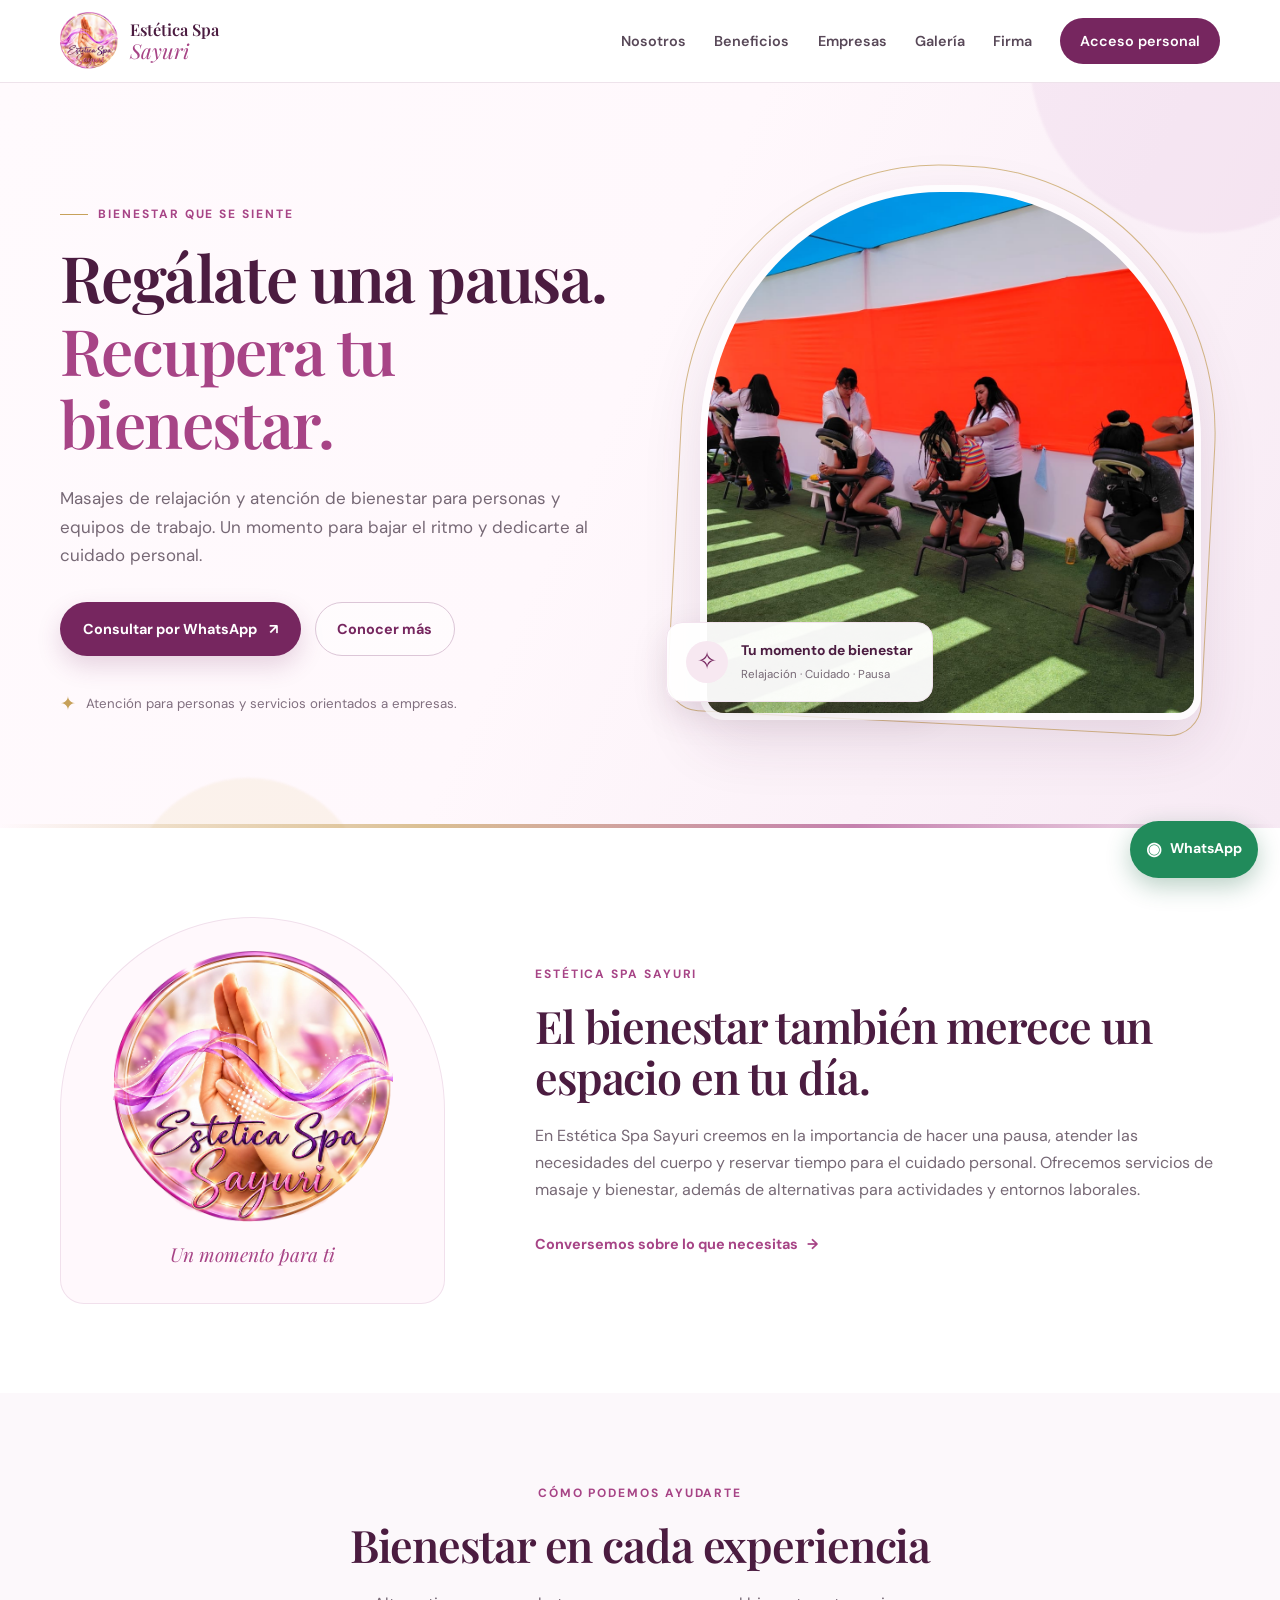
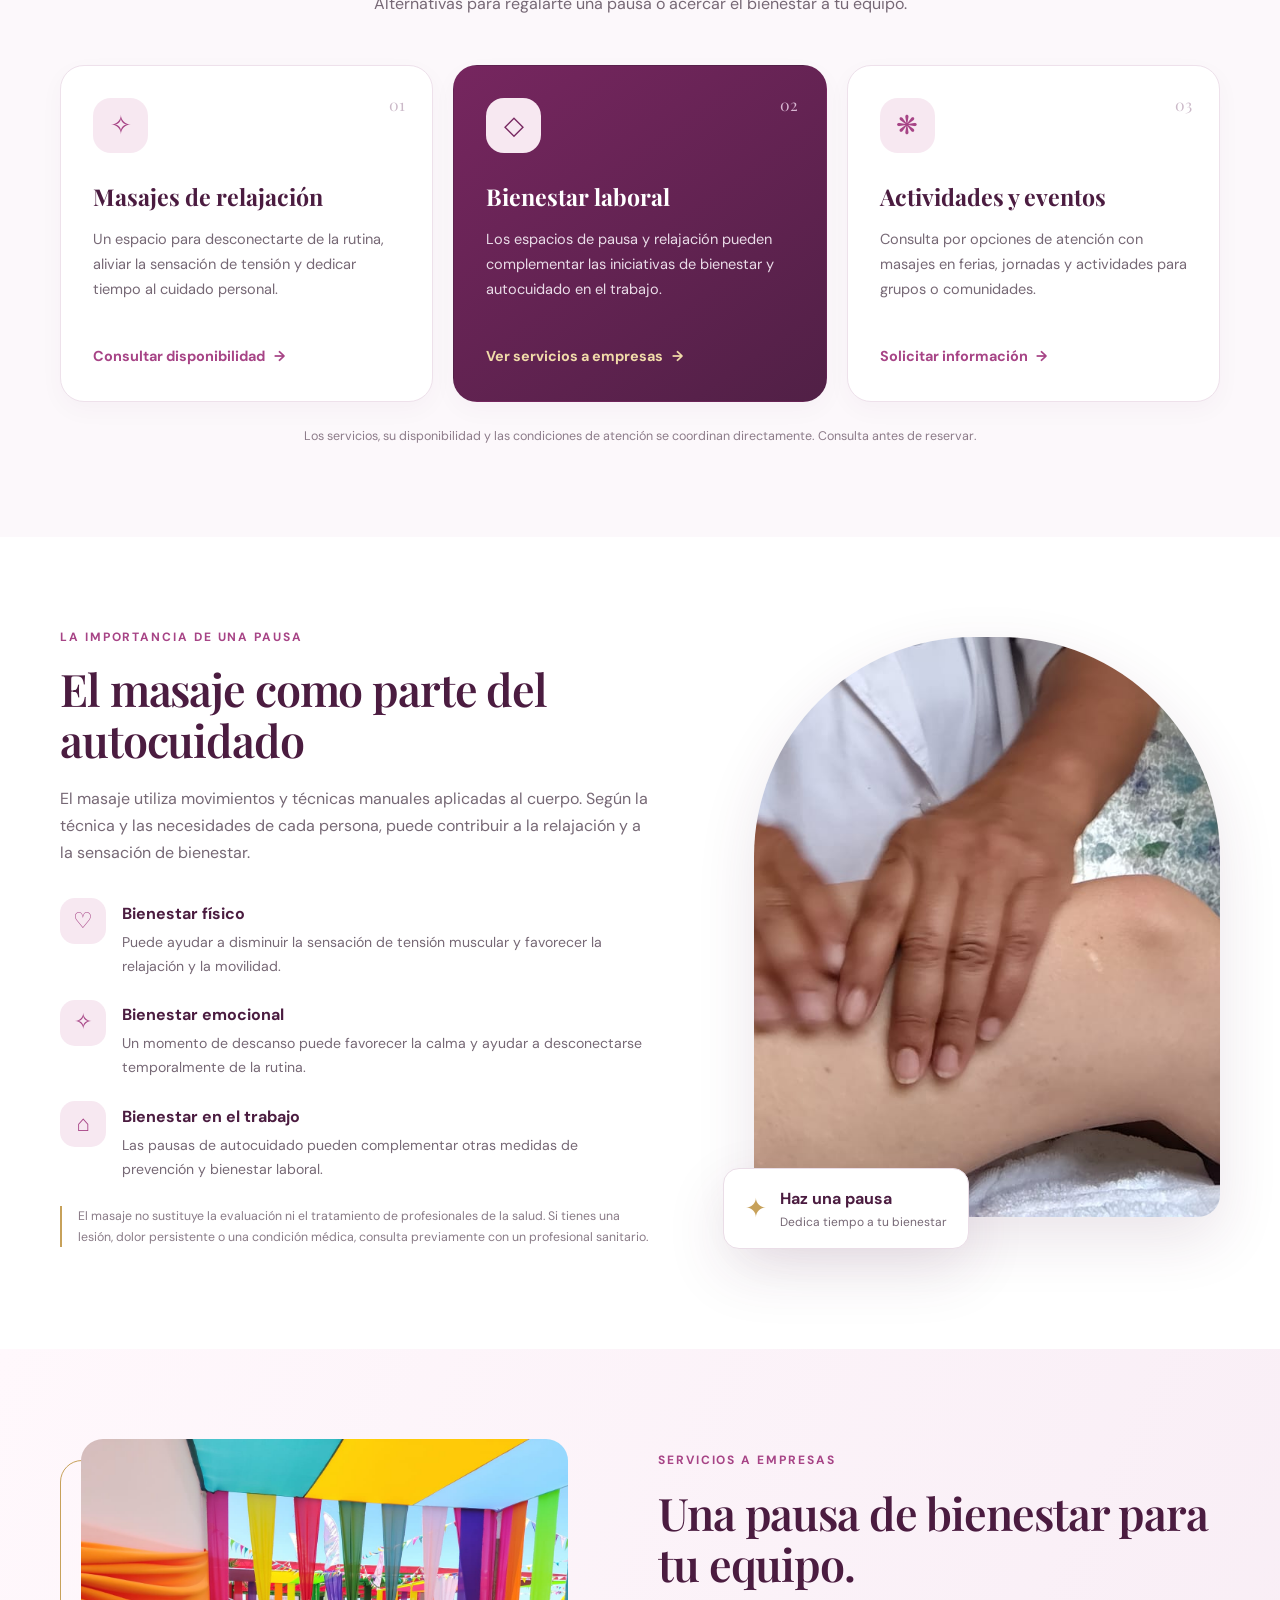
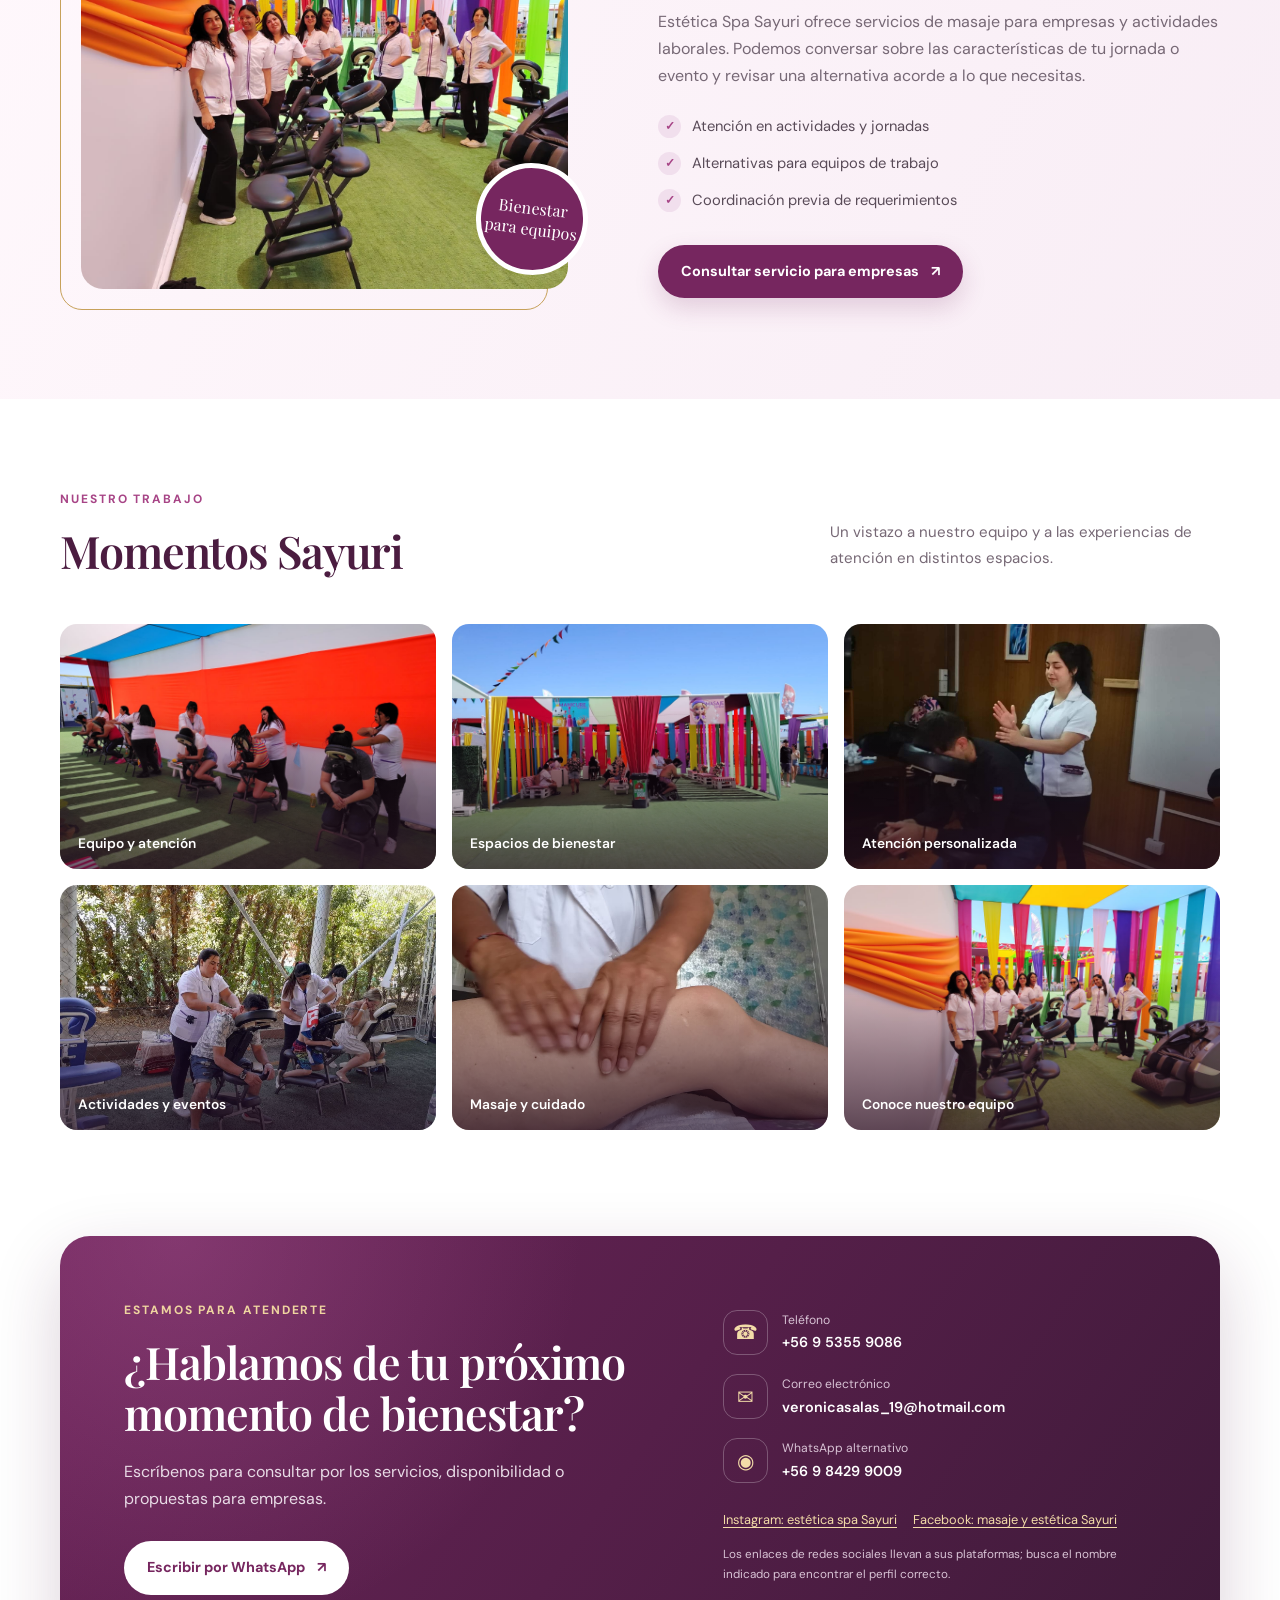
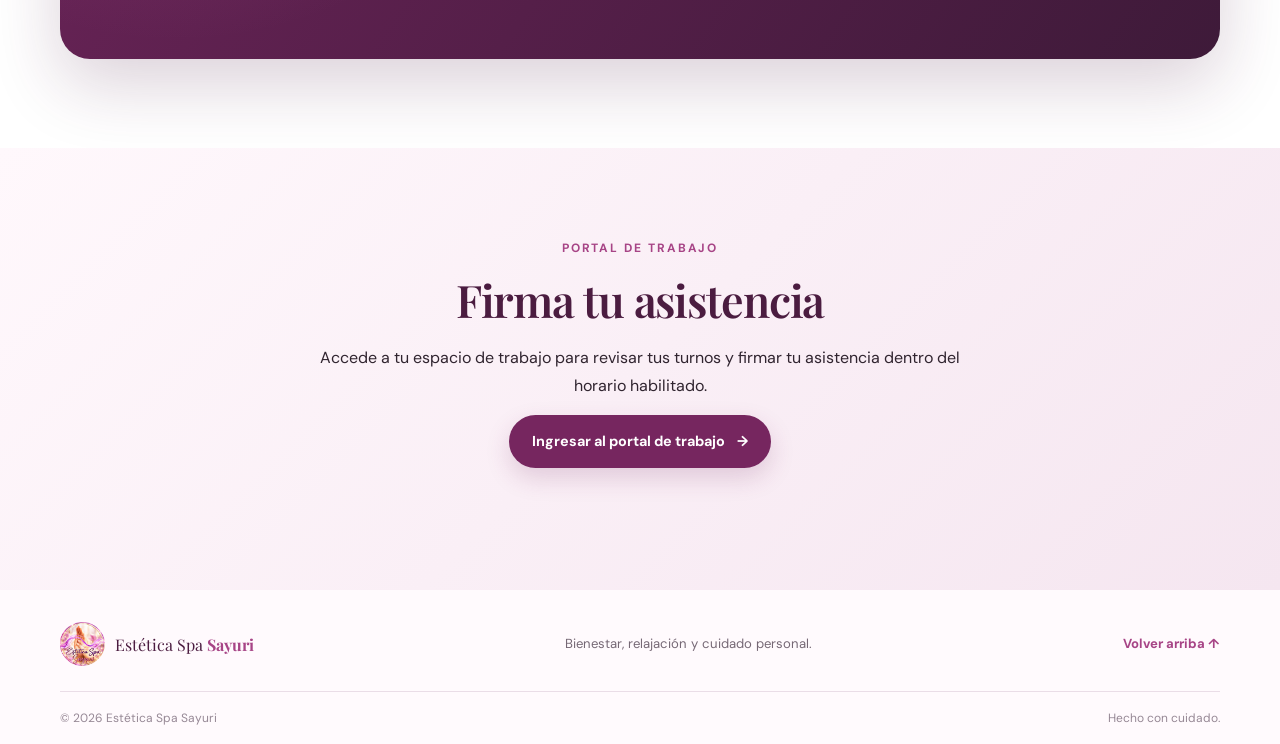
==== commit e51f6935: "0.1v" ====
--- a/index.html
+++ b/index.html
@@ -29,7 +29,7 @@
         <a href="#empresas">Empresas</a>
         <a href="#galeria">Galería</a>
         <a href="#firma">Firma</a>
-        <a class="nav-cta" href="#contacto">Contacto</a>
+        <a class="nav-cta" href="pages/login.html">Acceso personal</a>
       </nav>
     </div>
   </header>
@@ -186,17 +186,11 @@
     <section class="attendance section-pad" id="firma">
       <div class="container attendance-wrap">
         <div class="section-heading centered">
-          <p class="eyebrow">Registro de asistencia</p>
+          <p class="eyebrow">Portal de trabajo</p>
           <h2>Firma tu asistencia</h2>
-        </div>
-        <form class="attendance-form" id="attendance-form" autocomplete="on">
-          <label for="attendance-user">Usuario</label>
-          <input id="attendance-user" name="username" type="text" placeholder="Ingresa tu usuario" autocomplete="username" required>
-          <label for="attendance-password">Contraseña</label>
-          <input id="attendance-password" name="password" type="password" placeholder="Ingresa tu contraseña" autocomplete="current-password" required>
-          <button class="button button-primary attendance-submit" type="submit">Firmar</button>
-          <p class="attendance-notice" id="attendance-notice" role="status" aria-live="polite"></p>
-        </form>
+          <p>Accede a tu espacio de trabajo para revisar tus turnos y firmar tu asistencia dentro del horario habilitado.</p>
+          <a class="button button-primary" href="pages/login.html">Ingresar al portal de trabajo <span aria-hidden="true">→</span></a>
+        </div>
       </div>
     </section>
   </main>
